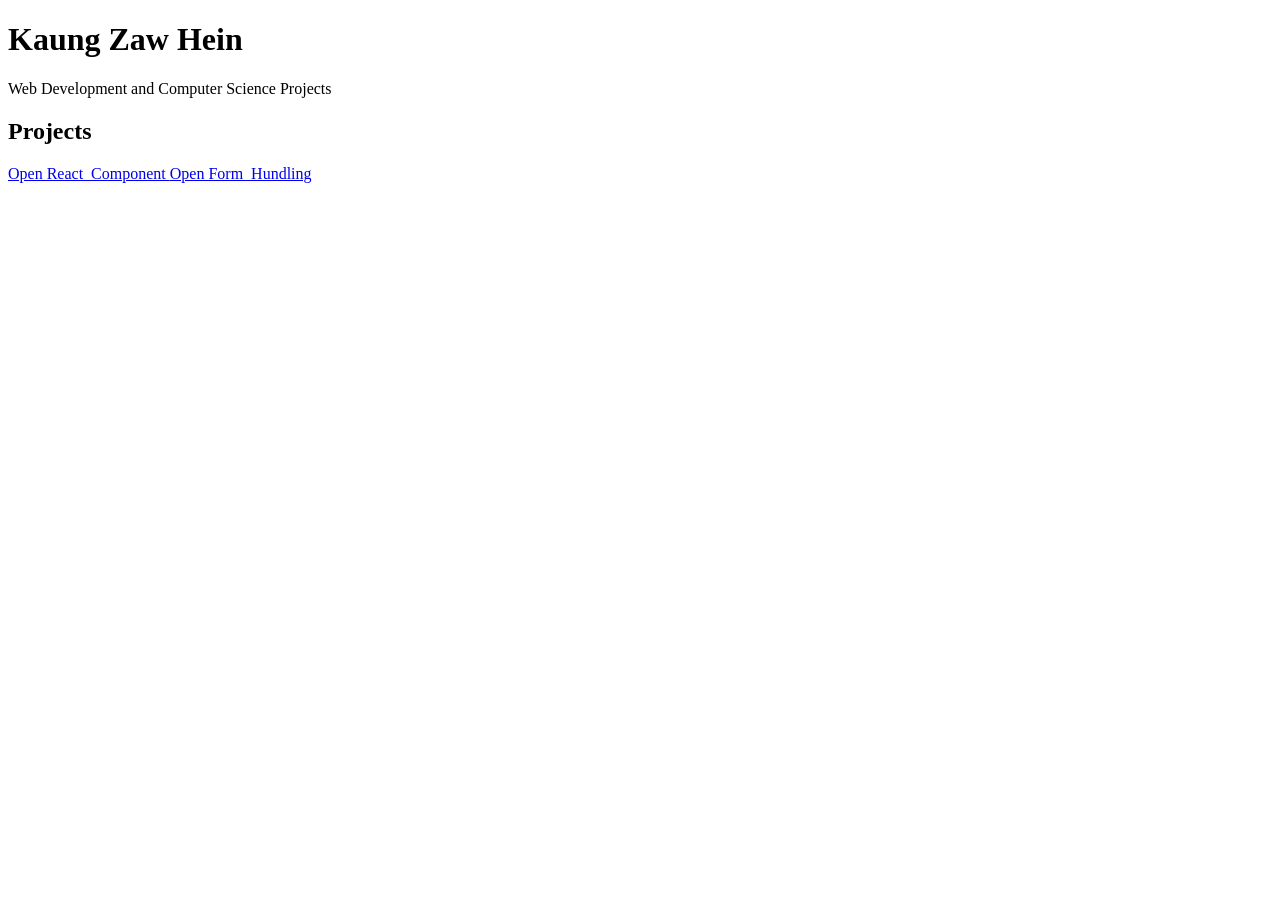
==== index.html @ 6943c79e "edit form hundaling" ====
<!doctype html>
<html lang="en">
  <head>
    <meta charset="UTF-8" />
    <meta name="viewport" content="width=device-width, initial-scale=1.0" />
    <title>Kaung Zaw Hein | Portfolio</title>
  </head>
  <body>
    <h1>Kaung Zaw Hein</h1>
    <p>Web Development and Computer Science Projects</p>

    <h2>Projects</h2>

    <a href="/React_Component/"> Open React_Component </a>
    <a href="/Form_Hundling/"> Open Form_Hundling </a>
  </body>
</html>
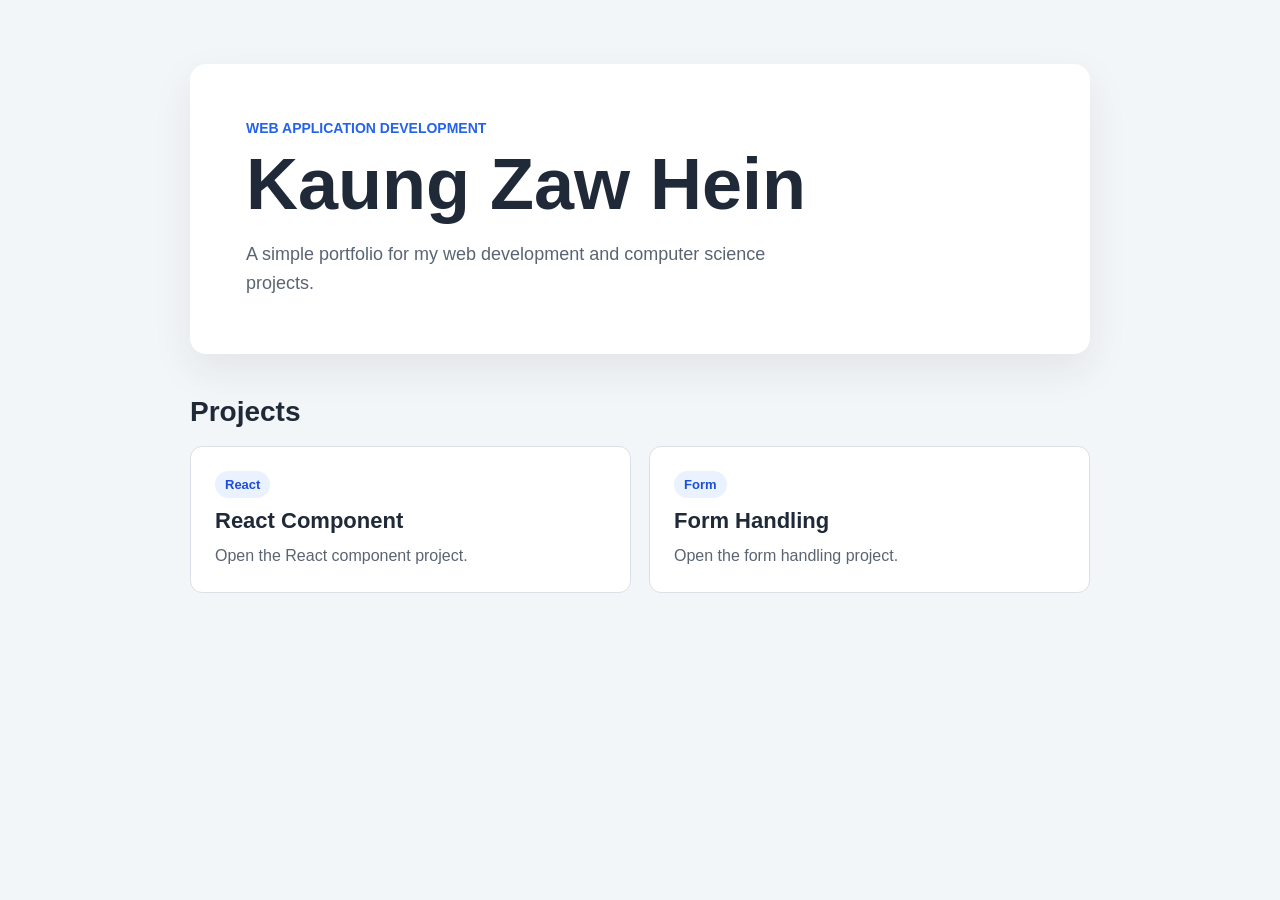
==== commit f5ed6a55: "add css" ====
--- a/index.html
+++ b/index.html
@@ -4,14 +4,36 @@
     <meta charset="UTF-8" />
     <meta name="viewport" content="width=device-width, initial-scale=1.0" />
     <title>Kaung Zaw Hein | Portfolio</title>
+    <link rel="stylesheet" href="styles.css" />
   </head>
   <body>
-    <h1>Kaung Zaw Hein</h1>
-    <p>Web Development and Computer Science Projects</p>
+    <main class="page">
+      <header class="hero">
+        <p class="eyebrow">Web Application Development</p>
+        <h1>Kaung Zaw Hein</h1>
+        <p class="intro">
+          A simple portfolio for my web development and computer science
+          projects.
+        </p>
+      </header>
 
-    <h2>Projects</h2>
+      <section class="projects" aria-labelledby="projects-title">
+        <h2 id="projects-title">Projects</h2>
 
-    <a href="/React_Component/"> Open React_Component </a>
-    <a href="/Form_Hundling/"> Open Form_Hundling </a>
+        <div class="project-list">
+          <a class="project-card" href="React_Component/">
+            <span class="project-label">React</span>
+            <strong>React Component</strong>
+            <span>Open the React component project.</span>
+          </a>
+
+          <a class="project-card" href="Form_Hundling/">
+            <span class="project-label">Form</span>
+            <strong>Form Handling</strong>
+            <span>Open the form handling project.</span>
+          </a>
+        </div>
+      </section>
+    </main>
   </body>
 </html>
--- a/styles.css
+++ b/styles.css
@@ -0,0 +1,118 @@
+* {
+  box-sizing: border-box;
+}
+
+body {
+  margin: 0;
+  min-height: 100vh;
+  font-family: Arial, Helvetica, sans-serif;
+  color: #1f2937;
+  background: #f3f6f8;
+}
+
+.page {
+  width: min(900px, calc(100% - 32px));
+  margin: 0 auto;
+  padding: 64px 0;
+}
+
+.hero {
+  padding: 56px;
+  border-radius: 16px;
+  background: #ffffff;
+  box-shadow: 0 16px 40px rgba(31, 41, 55, 0.08);
+}
+
+.eyebrow {
+  margin: 0 0 12px;
+  color: #2563eb;
+  font-size: 14px;
+  font-weight: 700;
+  text-transform: uppercase;
+}
+
+h1 {
+  margin: 0;
+  font-size: clamp(42px, 8vw, 72px);
+  line-height: 1;
+}
+
+.intro {
+  max-width: 560px;
+  margin: 20px 0 0;
+  color: #5b6472;
+  font-size: 18px;
+  line-height: 1.6;
+}
+
+.projects {
+  margin-top: 42px;
+}
+
+h2 {
+  margin: 0 0 18px;
+  font-size: 28px;
+}
+
+.project-list {
+  display: grid;
+  grid-template-columns: repeat(auto-fit, minmax(240px, 1fr));
+  gap: 18px;
+}
+
+.project-card {
+  display: grid;
+  gap: 10px;
+  padding: 24px;
+  border: 1px solid #d9e0e8;
+  border-radius: 12px;
+  color: inherit;
+  background: #ffffff;
+  text-decoration: none;
+  transition:
+    transform 0.2s ease,
+    box-shadow 0.2s ease,
+    border-color 0.2s ease;
+}
+
+.project-card:hover,
+.project-card:focus-visible {
+  border-color: #2563eb;
+  box-shadow: 0 14px 32px rgba(37, 99, 235, 0.14);
+  outline: none;
+  transform: translateY(-4px);
+}
+
+.project-label {
+  width: fit-content;
+  padding: 6px 10px;
+  border-radius: 999px;
+  color: #1d4ed8;
+  background: #eaf1ff;
+  font-size: 13px;
+  font-weight: 700;
+}
+
+.project-card strong {
+  font-size: 22px;
+}
+
+.project-card span:last-child {
+  color: #5b6472;
+  line-height: 1.5;
+}
+
+@media (max-width: 640px) {
+  .page {
+    width: min(100% - 24px, 900px);
+    padding: 28px 0;
+  }
+
+  .hero {
+    padding: 32px 24px;
+  }
+
+  .intro {
+    font-size: 16px;
+  }
+}
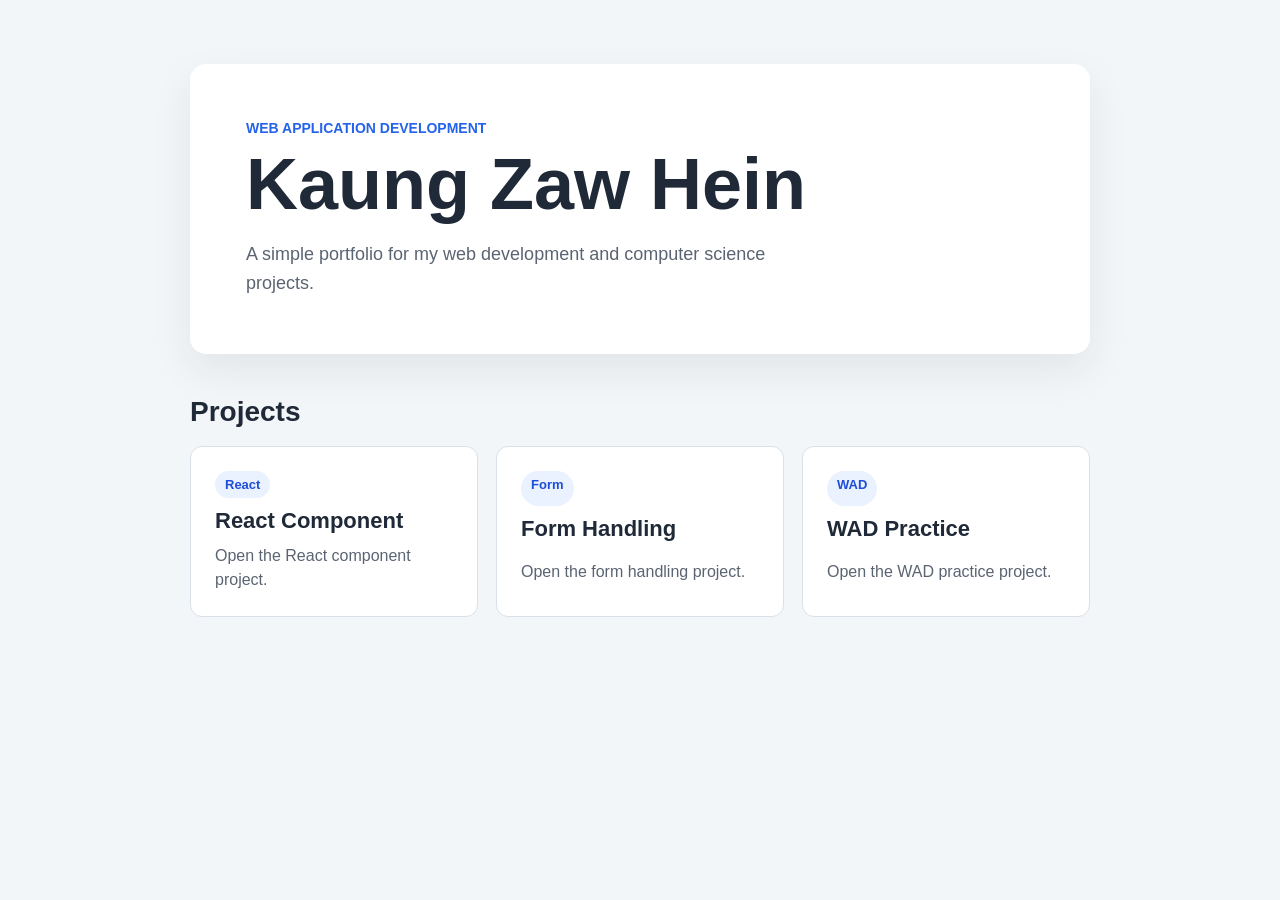
==== commit 392af8a1: "add wad-practic" ====
--- a/index.html
+++ b/index.html
@@ -32,6 +32,12 @@
             <strong>Form Handling</strong>
             <span>Open the form handling project.</span>
           </a>
+
+          <a class="project-card" href="wad-practic/">
+            <span class="project-label">WAD</span>
+            <strong>WAD Practice</strong>
+            <span>Open the WAD practice project.</span>
+          </a>
         </div>
       </section>
     </main>
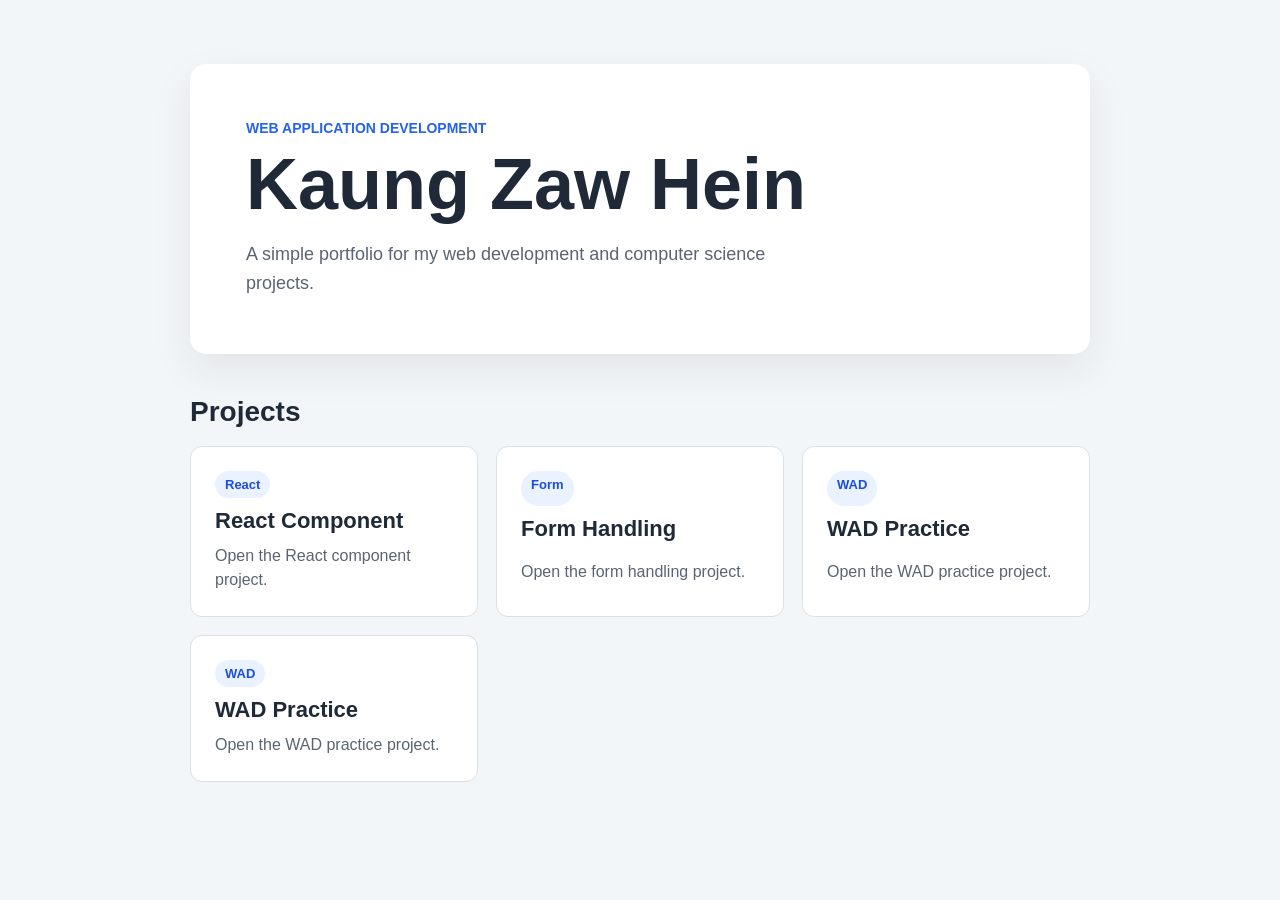
==== commit 4b1a5550: "edit path" ====
--- a/index.html
+++ b/index.html
@@ -33,7 +33,13 @@
             <span>Open the form handling project.</span>
           </a>
 
-          <a class="project-card" href="wad-practic/">
+          <a class="project-card" href="midterm-item-manager-app/">
+            <span class="project-label">WAD</span>
+            <strong>WAD Practice</strong>
+            <span>Open the WAD practice project.</span>
+          </a>
+
+          <a class="project-card" href="midterm-item-manager-app/">
             <span class="project-label">WAD</span>
             <strong>WAD Practice</strong>
             <span>Open the WAD practice project.</span>
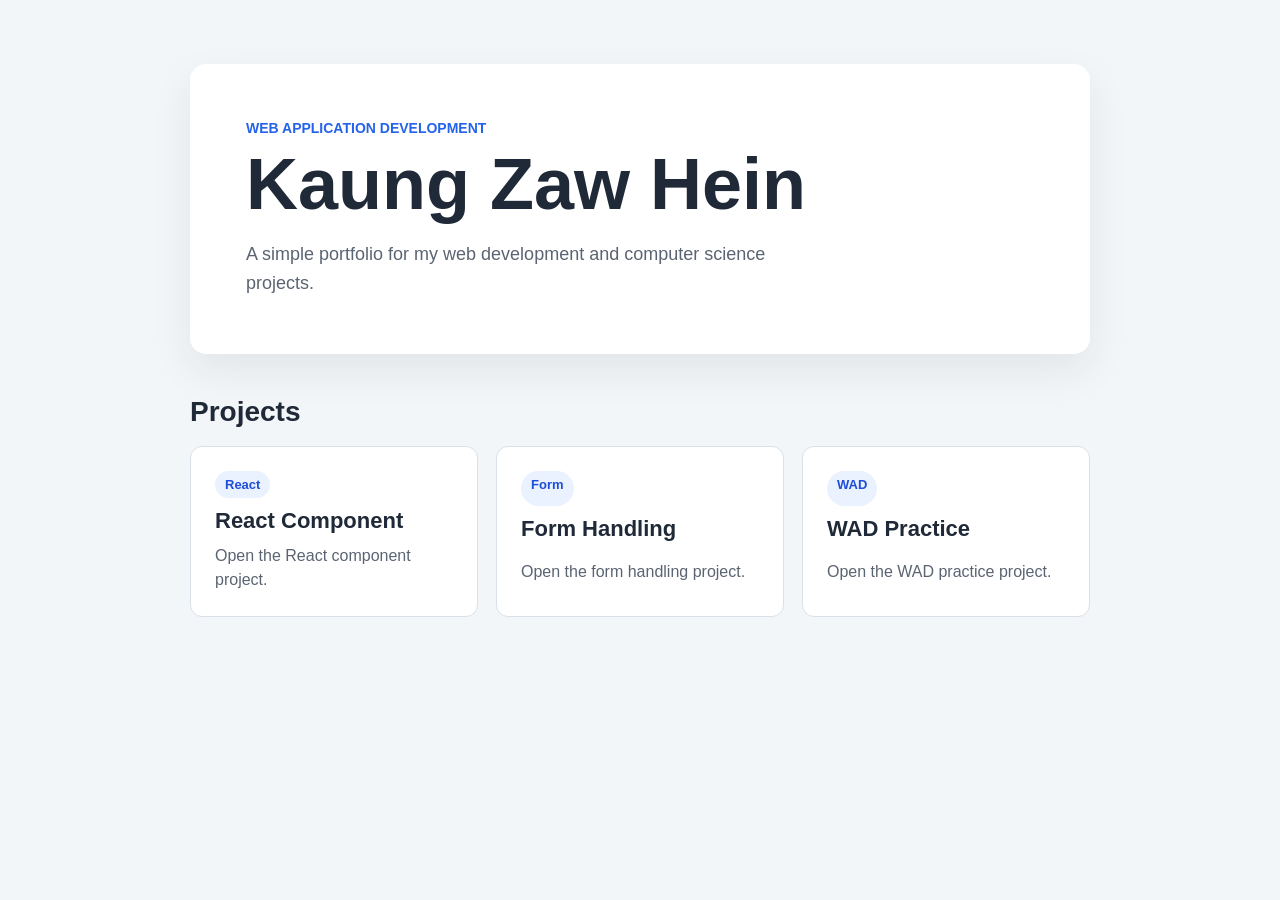
==== commit 1b1a0291: "edit path" ====
--- a/index.html
+++ b/index.html
@@ -38,12 +38,6 @@
             <strong>WAD Practice</strong>
             <span>Open the WAD practice project.</span>
           </a>
-
-          <a class="project-card" href="midterm-item-manager-app/">
-            <span class="project-label">WAD</span>
-            <strong>WAD Practice</strong>
-            <span>Open the WAD practice project.</span>
-          </a>
         </div>
       </section>
     </main>
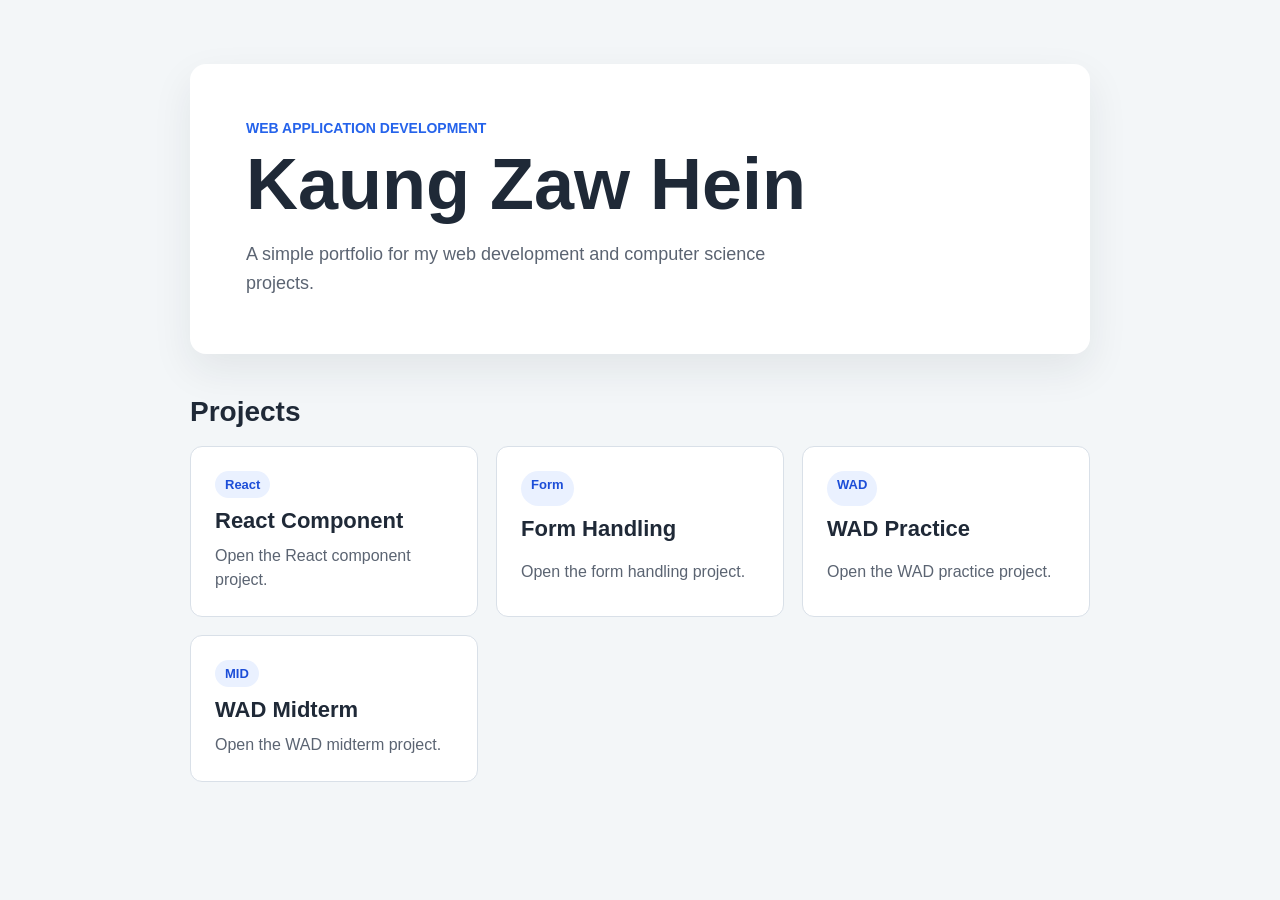
==== commit f118a683: "add wad midterm" ====
--- a/index.html
+++ b/index.html
@@ -38,6 +38,12 @@
             <strong>WAD Practice</strong>
             <span>Open the WAD practice project.</span>
           </a>
+
+          <a class="project-card" href="midterm-task-manager-app/">
+            <span class="project-label">MID</span>
+            <strong>WAD Midterm</strong>
+            <span>Open the WAD midterm project.</span>
+          </a>
         </div>
       </section>
     </main>
